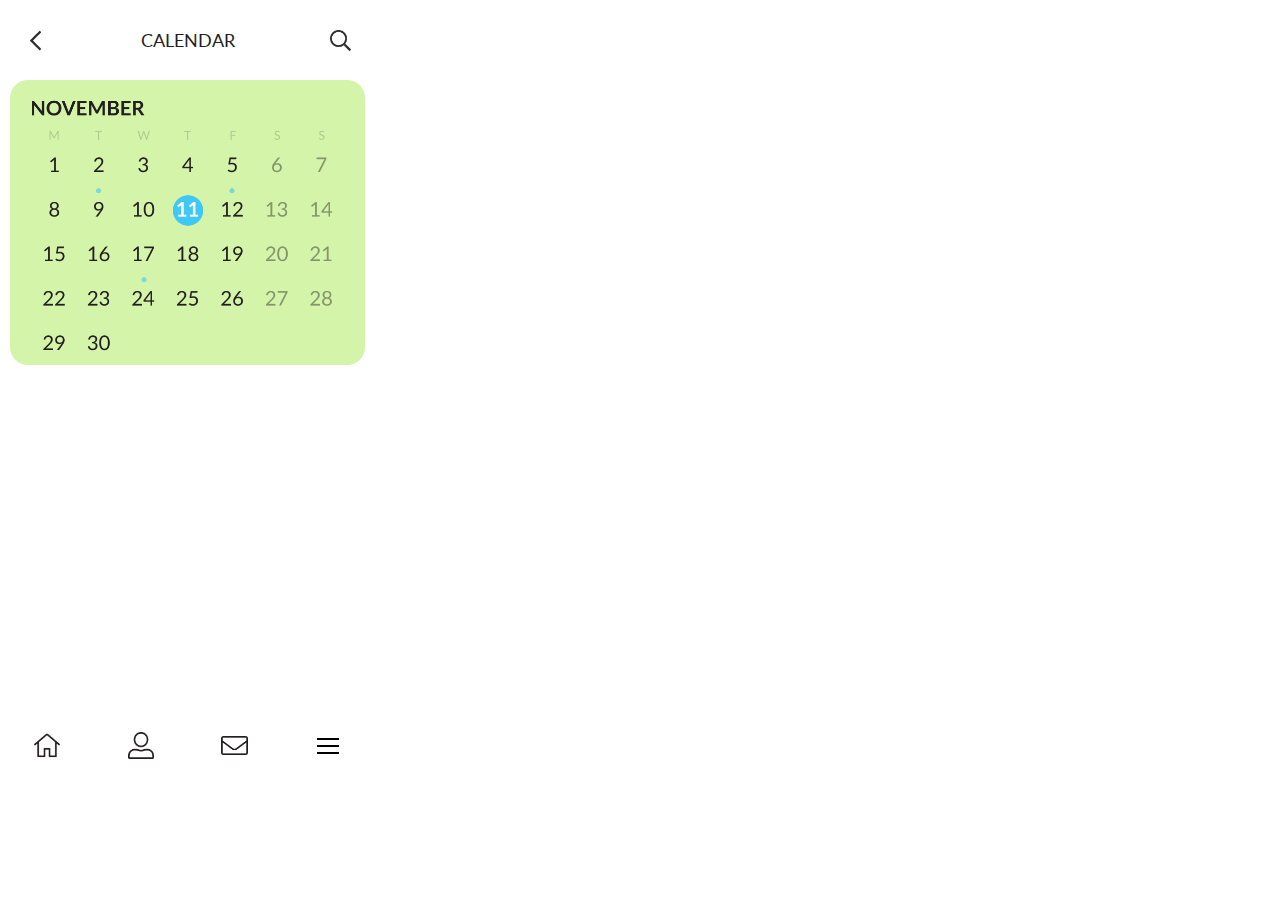
==== calendar.html @ 5dea187c "calendar added" ====
<!DOCTYPE html>
<html lang="en">

<head>
    <meta name="robots" content="index, nofollow">
    <meta charset="utf-8">
    <meta name="viewport" content="width=device-width, initial-scale=1.0">

    <link rel="preconnect" href="https://fonts.gstatic.com">
    <link href="https://fonts.googleapis.com/css2?family=Lato:wght@300;400;700&display=swap" rel="stylesheet">

    <link rel="apple-touch-icon" sizes="180x180" href="images/apple-touch-icon.png">
    <link rel="icon" type="image/png" sizes="32x32" href="images/favicon-32x32.png">
    <link rel="icon" type="image/png" sizes="16x16" href="images/favicon-16x16.png">
    <link rel="manifest" href="images/site.webmanifest">
    <link rel="mask-icon" href="images/safari-pinned-tab.svg" color="#ffffff">
    <link rel="shortcut icon" href="images/favicon.ico">
    <meta name="msapplication-TileColor" content="#ffffff">
    <meta name="msapplication-config" content="images/browserconfig.xml">
    <meta name="theme-color" content="#ffffff">

    <title>S-cool</title>
    <link rel="stylesheet" href="style.css">
</head>

<body>

    <header>
    </header>



    <div class="container">
        <div class="header">

            <a href="frontpage.html" class="back"><img src="icons/back.png" class="header-icon"></a>
            <div class="header-text">CALENDAR</div>
            <div class="search"><img src="icons/search-light.png" class="header-icon"></div>

        </div>

        <div class="content">

         <div class="months"></div>
         <div class="events"></div>



        </div>

        <div class="footer">

            <div class="home"><img src="icons/Home.png" class="icon"></div>
            <div class="profile"><img src="icons/Profile.png" class="icon"></div>
            <div class="messages"><img src="icons/Message.png" class="icon"></div>

            <nav class="sticky" id="navbar">
                <ul class="nav-links">
                    <li><a class="current" href="frontpage.html">Home</a></li>
                    <li><a href="login.html">Log out</a></li>
                </ul>
                <div class="nav-burger">
                    <div class="line1"></div>
                    <div class="line2"></div>
                    <div class="line3"></div>
                </div>
            </nav>






        </div>
    </div>







    <script src="script.js"></script>
    <script src="navigation.js"></script>
</body>

</html>
---- style.css ----
:root {
    --green: #D4F5A9;
    --blue: #8ED9FF;
    --light-green: #EBF2E2;
    --light-blue: #C6EBFE;
}





/*----GENERAL STYLING----*/

body {
    margin: 0;
    padding: 0;
    box-sizing: border-box;
    font-family: 'Lato', sans-serif;
    font-weight: 400;
    font-style: normal;
    color: #231F20;
    background-color: white;

}

.icon {
    width: 28%;
}

a {
    text-decoration: none;
    color: #231F20;
}

h1 {
    font-size: 26px;
    font-weight: 700;
    position: relative;
    left: 18px;
    top: 8px;
}

h2 {
    font-size: 20px;
    font-weight: 700;
    position: relative;
    left: 18px;
    top: 8px;
}

.header-icon {
    width: 30%;
}

.header-text{
    display: flex;
    justify-content: space-around;
    align-items: center;
    font-size: 18px;
}

/*----GRID----*/

/*loginpage*/

.login-page {
    grid-column-start: 2;
    grid-column-end: 5;
    grid-row-start: 2;
    grid-row-end: 3;
    display: grid;
    grid-template-rows: 1fr 1fr;
    row-gap: 10px;
}

.username {
    background-color: var(--light-green);
    border-radius: 18px;
    width: 90%;
    justify-self: center;
}

.password {
    background-color: var(--green);
    border-radius: 18px;
    width: 90%;
    justify-self: center;
}

.profile-login {
    width: 7%;
    padding-top: 12px;
    padding-left: 12px;
}

.button {
    grid-column-start: 2;
    grid-column-end: 5;
    grid-row-start: 3;
    grid-row-end: 4;
    background-color: #A6CE39;
    border-radius: 18px;
    width: 90%;
    height: 47.5px;
    justify-self: center;
    margin-top: 8%;
}

.login {
    color: #ffff;
    padding-top: 14px;
    padding-left: 135px;
}

/*frontpage*/

.container {
    display: grid;
    grid-template-columns: 375px;
    grid-template-rows: 80px 634px 40px;
}

.header {
    display: grid;
    grid-template-columns: 70px 235px 70px;
}

.search {
    grid-column-start: 3;
    display: flex;
    justify-content: space-around;
    align-items: center;
}

.back {
    grid-column-start: 1;
    display: flex;
    justify-content: space-around;
    align-items: center;
}

.content {
    display: grid;
    grid-template-columns: 10px 1fr 12px 1fr 10px;
    grid-template-rows: 285px 105px 220px;
    row-gap: 10px;
}

.my-school {
    grid-column-start: 2;
    grid-column-end: 5;
    grid-row-start: 1;
    grid-row-end: 2;
    background-color: var(--light-blue);
    border-radius: 18px;
    background-image: url("img/my-school.png");
    background-repeat: no-repeat;
    background-size: 110%;
}

.news {
    grid-column-start: 2;
    grid-column-end: 5;
    grid-row-start: 2;
    grid-row-end: 3;
    background-color: var(--green);
    border-radius: 18px;
}

.photo-gallery {
    grid-column-start: 2;
    grid-column-end: 3;
    grid-row-start: 3;
    grid-row-end: 4;
    background-color: var(--blue);
    border-radius: 18px;
}

.calendar {
    grid-column-start: 4;
    grid-column-end: 5;
    grid-row-start: 3;
    grid-row-end: 4;
    background-color: var(--light-green);
    border-radius: 18px;
    background-image: url("img/calendar-tile.png");
    background-repeat: no-repeat;
    background-size: 108%;
}

.footer {
    display: grid;
    grid-template-columns: 1fr 1fr 1fr 1fr;
}

.home,
.profile,
.messages {
    display: flex;
    justify-content: space-around;
    align-items: center;
}

/*my school page*/

.content-my-school {
    display: grid;
    grid-template-columns: 10px 1fr 12px 1fr 10px;
    grid-template-rows: 300px 130px 180px;
    row-gap: 10px;
}

.class-wall {
    grid-column-start: 2;
    grid-column-end: 5;
    grid-row-start: 1;
    grid-row-end: 2;
    border-radius: 18px;
    background-image: url("img/school-wall.png");
    background-repeat: no-repeat;
    background-size: 100%;
}

.schedule {
    grid-column-start: 2;
    grid-column-end: 5;
    grid-row-start: 3;
    grid-row-end: 4;
    border-radius: 18px;
    background-image: url("img/schedule.png");
    background-repeat: no-repeat;
    background-size: 118%;
}

.middle {
    grid-column-start: 2;
    grid-column-end: 5;
    grid-row-start: 2;
    grid-row-end: 3;
    display: grid;
    grid-template-columns: 215px auto;
    column-gap: 10px;
}

.challenges {
    background-color: var(--blue);
    border-radius: 18px;
}

.score {
    background-color: var(--light-blue);
    border-radius: 18px;
    display: flex;
    justify-content: space-around;
    align-items: center;
    left: 0;
    top: 0;
    text-align: center;
}
.score-text{
    font-size: 20px;
    font-weight: 700;
}
.score-number{
    font-size: 40px;
}

/*calendar*/

.months{
    grid-column-start: 2;
    grid-column-end: 5;
    grid-row-start: 1;
    grid-row-end: 2;
    border-radius: 18px;
    background-image: url("img/calendar.png");
    background-repeat: no-repeat;
    background-size: 100%;
}

.events{

}



/*----NAVIGATION-----*/

.sticky {
    width: 100%;
    z-index: 200;
    transition: top 0.3s;
    /* Transition effect when sliding down (and up) */
}

nav {
    display: flex;
    justify-content: space-around;
    align-items: center;
    min-height: 5vh;
    background-color: white;
}

.nav-links {
    display: flex;
    justify-content: space-around;
    width: 40%;
}

.nav-links li {
    list-style: none;
}

.nav-links a {
    color: black;
    text-decoration: none;
    letter-spacing: 3px;
    font-size: 12px;
}


.nav-links a:hover {
    color: #C2B4B4;
}

.nav-links .current {
    font-weight: 700;
    color: var(--blue);
}


.nav-burger {
    display: none;
}

.nav-burger div {
    width: 22px;
    height: 2px;
    background-color: black;
    margin: 5px;
    transition: all 0.5s ease;
}

nav {
    display: flex;
    justify-content: space-around;
    align-items: center;
    min-height: 7vh;
    background-color: white;

}

nav div h1 {
    font-size: 12px;
}



body {
    overflow-x: hidden;
}

.nav-links {
    overflow-x: hidden;
    position: absolute;
    right: 0px;
    height: 97vh;
    bottom: 0;
    background-color: white;
    display: flex;
    flex-direction: column;
    align-items: center;
    width: 100%;
    transform: translateX(100%);
    transition: transform 0.5s ease-in;
    z-index: 100;
}

.nav-links li {
    opacity: 0;
}

.nav-links a {
    font-size: 12px;
    color: black;
}

.nav-burger {
    display: block;
    cursor: pointer;
    z-index: 200;
}


.nav-active {
    transform: translateX(0%);
}

@keyframes navLinkFade {
    from {
        opacity: 0;
        transform: translateX(50px);
    }

    to {
        opacity: 1;
        transform: translateX(0px);
    }
}

.toggle .line1 {
    transform: rotate(-45deg) translate(-5px, 5px);
}

.toggle .line2 {
    opacity: 0;
}

.toggle .line3 {
    transform: rotate(45deg) translate(-5px, -5px);
}
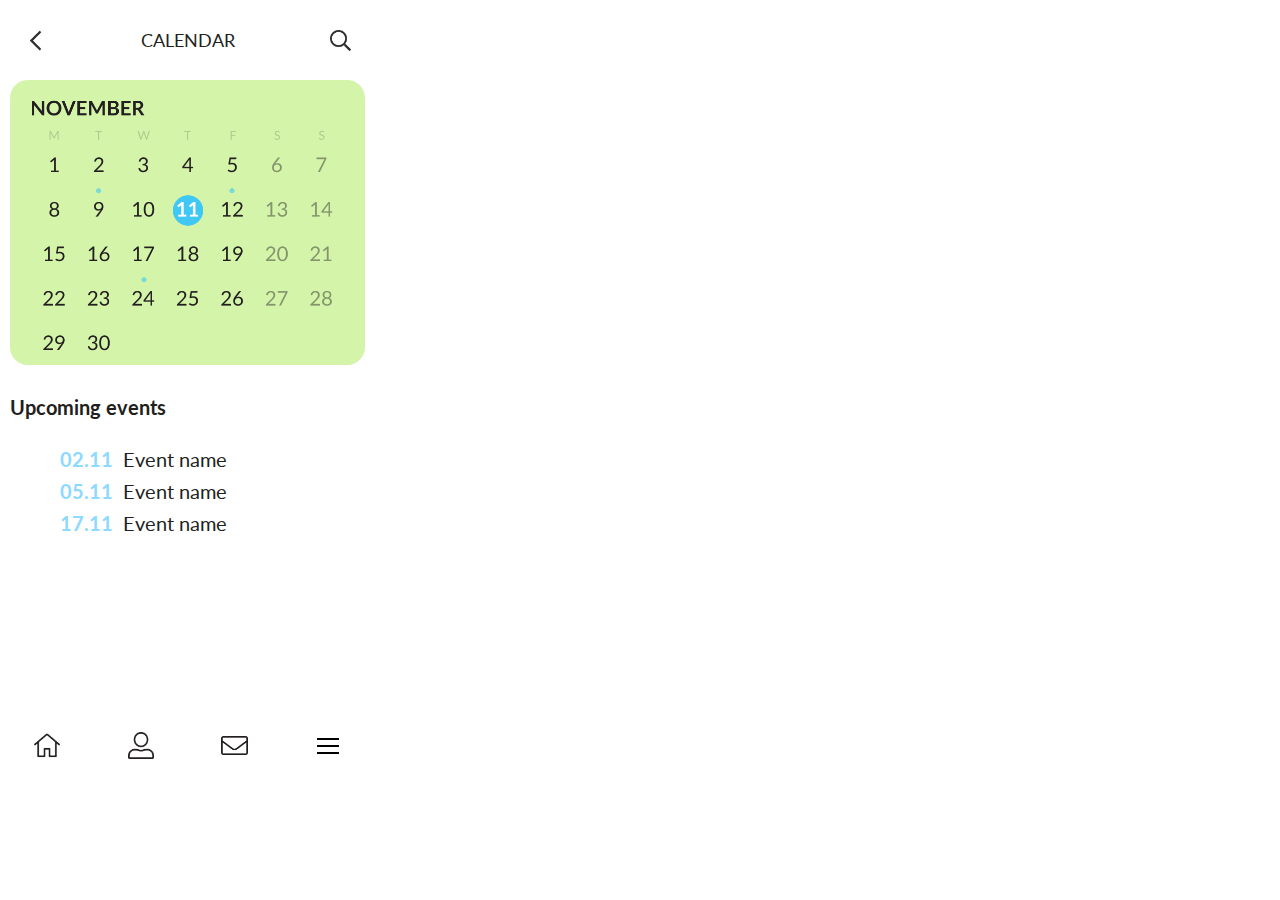
==== commit c037c209: "calendar styled" ====
--- a/calendar.html
+++ b/calendar.html
@@ -41,8 +41,29 @@
 
         <div class="content">
 
-         <div class="months"></div>
-         <div class="events"></div>
+            <div class="months"></div>
+
+            <div class="events">
+                <h3>Upcoming events</h3>
+                <div class="event">
+                    <div class="date">02.11</div>
+                    <div class="event-name">Event name
+                    </div>
+                </div>
+
+                 <div class="event">
+                    <div class="date">05.11</div>
+                    <div class="event-name">Event name
+                    </div>
+                </div>
+
+                <div class="event">
+                    <div class="date">17.11</div>
+                    <div class="event-name">Event name
+                    </div>
+                </div>
+
+            </div>
 
 
 
--- a/style.css
+++ b/style.css
@@ -4,10 +4,6 @@
     --light-green: #EBF2E2;
     --light-blue: #C6EBFE;
 }
-
-
-
-
 
 /*----GENERAL STYLING----*/
 
@@ -20,7 +16,6 @@
     font-style: normal;
     color: #231F20;
     background-color: white;
-
 }
 
 .icon {
@@ -47,12 +42,15 @@
     left: 18px;
     top: 8px;
 }
+h3 {
+    font-size: 20px;
+}
 
 .header-icon {
     width: 30%;
 }
 
-.header-text{
+.header-text {
     display: flex;
     justify-content: space-around;
     align-items: center;
@@ -257,17 +255,19 @@
     top: 0;
     text-align: center;
 }
-.score-text{
+
+.score-text {
     font-size: 20px;
     font-weight: 700;
 }
-.score-number{
+
+.score-number {
     font-size: 40px;
 }
 
 /*calendar*/
 
-.months{
+.months {
     grid-column-start: 2;
     grid-column-end: 5;
     grid-row-start: 1;
@@ -278,11 +278,28 @@
     background-size: 100%;
 }
 
-.events{
-
-}
-
-
+.events {
+    grid-column-start: 2;
+    grid-column-end: 5;
+    grid-row-start: 2;
+    grid-row-end: 4;
+}
+
+.event {
+    display: inline-flex;
+    margin-left: 50px;
+    font-size: 20px;
+    margin-top: 8px;
+}
+
+.event-name {
+    margin-left: 10px;
+}
+
+.date {
+    font-weight: bold;
+    color: var(--blue);
+}
 
 /*----NAVIGATION-----*/
 
@@ -318,7 +335,6 @@
     font-size: 12px;
 }
 
-
 .nav-links a:hover {
     color: #C2B4B4;
 }
@@ -327,7 +343,6 @@
     font-weight: 700;
     color: var(--blue);
 }
-
 
 .nav-burger {
     display: none;
@@ -347,14 +362,11 @@
     align-items: center;
     min-height: 7vh;
     background-color: white;
-
 }
 
 nav div h1 {
     font-size: 12px;
 }
-
-
 
 body {
     overflow-x: hidden;
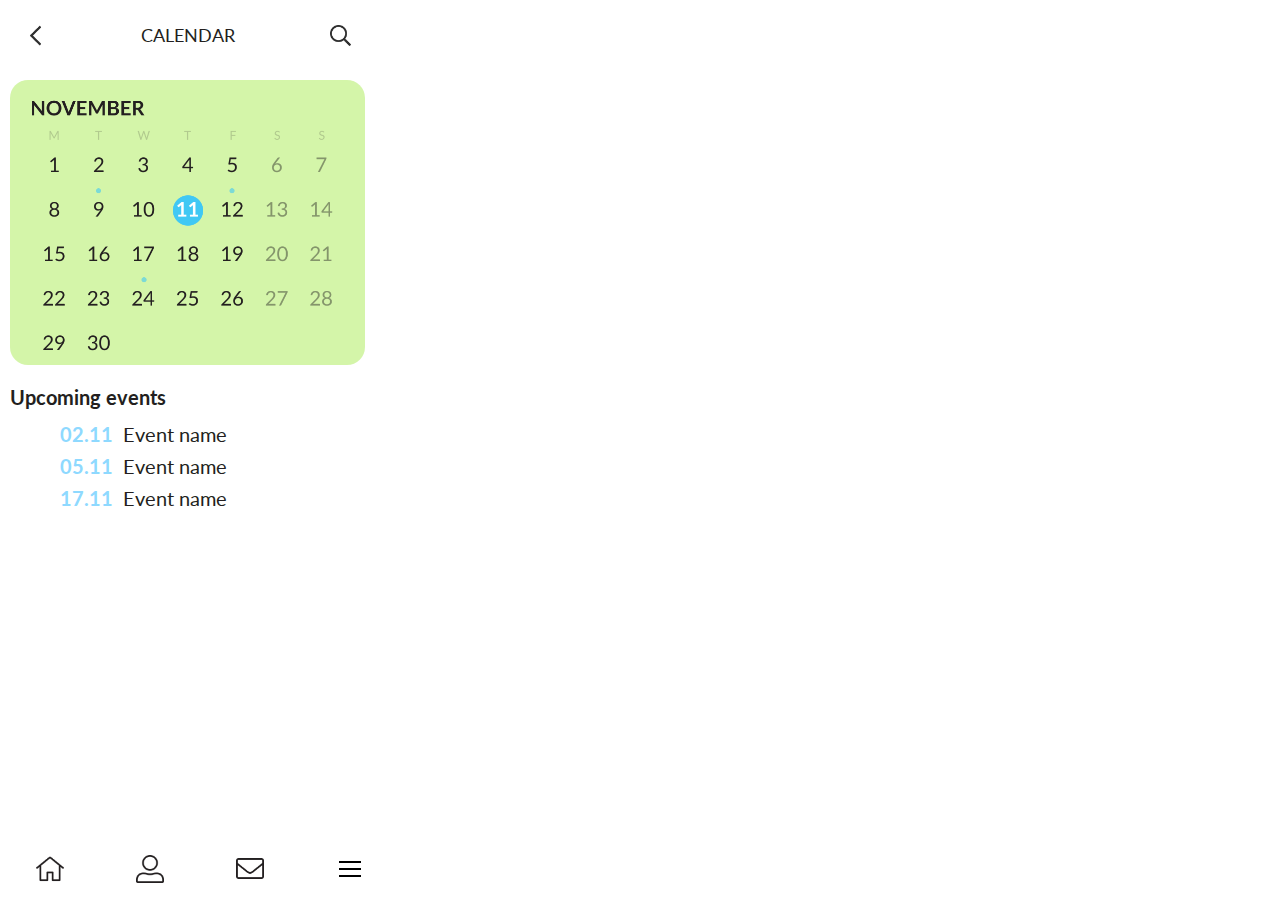
==== commit 48652ed4: "Favicon added" ====
--- a/calendar.html
+++ b/calendar.html
@@ -9,15 +9,13 @@
     <link rel="preconnect" href="https://fonts.gstatic.com">
     <link href="https://fonts.googleapis.com/css2?family=Lato:wght@300;400;700&display=swap" rel="stylesheet">
 
-    <link rel="apple-touch-icon" sizes="180x180" href="images/apple-touch-icon.png">
-    <link rel="icon" type="image/png" sizes="32x32" href="images/favicon-32x32.png">
-    <link rel="icon" type="image/png" sizes="16x16" href="images/favicon-16x16.png">
-    <link rel="manifest" href="images/site.webmanifest">
-    <link rel="mask-icon" href="images/safari-pinned-tab.svg" color="#ffffff">
-    <link rel="shortcut icon" href="images/favicon.ico">
-    <meta name="msapplication-TileColor" content="#ffffff">
-    <meta name="msapplication-config" content="images/browserconfig.xml">
-    <meta name="theme-color" content="#ffffff">
+  <link rel="apple-touch-icon" sizes="120x120" href="/apple-touch-icon.png">
+<link rel="icon" type="image/png" sizes="32x32" href="/favicon-32x32.png">
+<link rel="icon" type="image/png" sizes="16x16" href="/favicon-16x16.png">
+<link rel="manifest" href="/site.webmanifest">
+<link rel="mask-icon" href="/safari-pinned-tab.svg" color="#5bbad5">
+<meta name="msapplication-TileColor" content="#00aba9">
+<meta name="theme-color" content="#ffffff">
 
     <title>S-cool</title>
     <link rel="stylesheet" href="style.css">
--- a/style.css
+++ b/style.css
@@ -3,6 +3,7 @@
     --blue: #8ED9FF;
     --light-green: #EBF2E2;
     --light-blue: #C6EBFE;
+    --dark-green: #A6CE39;
 }
 
 /*----GENERAL STYLING----*/
@@ -27,6 +28,11 @@
     color: #231F20;
 }
 
+p {
+    margin-block-start: 5px;
+    margin-block-end: 10px;
+}
+
 h1 {
     font-size: 26px;
     font-weight: 700;
@@ -42,8 +48,11 @@
     left: 18px;
     top: 8px;
 }
+
 h3 {
     font-size: 20px;
+    margin-block-start: 10px;
+    margin-block-end: 5px;
 }
 
 .header-icon {
@@ -57,6 +66,26 @@
     font-size: 18px;
 }
 
+.lower-opacity {
+    color: #818181;
+    font-size: 14px;
+}
+
+.last-element {
+    margin-bottom: 70px !important;
+}
+
+/*
+.welcome-sticker{
+    position: absolute;
+    top: 20px;
+    width: 100%;
+    height: 35px;
+    background-color: var(--dark-green);
+}
+*/
+
+
 /*----GRID----*/
 
 /*loginpage*/
@@ -71,11 +100,22 @@
     row-gap: 10px;
 }
 
+.logo {
+    grid-column-start: 2;
+    grid-column-end: 5;
+    align-self: center;
+    justify-self: center;
+    width: 75%;
+    padding-top: 90px;
+}
+
 .username {
     background-color: var(--light-green);
     border-radius: 18px;
     width: 90%;
     justify-self: center;
+    display: flex;
+    align-items: center;
 }
 
 .password {
@@ -83,12 +123,14 @@
     border-radius: 18px;
     width: 90%;
     justify-self: center;
+    display: flex;
+    align-items: center;
 }
 
 .profile-login {
     width: 7%;
-    padding-top: 12px;
     padding-left: 12px;
+    padding-right: 10px;
 }
 
 .button {
@@ -96,7 +138,7 @@
     grid-column-end: 5;
     grid-row-start: 3;
     grid-row-end: 4;
-    background-color: #A6CE39;
+    background-color: var(--dark-green);
     border-radius: 18px;
     width: 90%;
     height: 47.5px;
@@ -121,6 +163,10 @@
 .header {
     display: grid;
     grid-template-columns: 70px 235px 70px;
+    position: fixed;
+    top: 0;
+    background-color: #fff;
+    height: 70px;
 }
 
 .search {
@@ -128,6 +174,18 @@
     display: flex;
     justify-content: space-around;
     align-items: center;
+}
+
+.logo-header {
+    grid-column-start: 2;
+    display: flex;
+    justify-content: space-around;
+    align-items: center;
+}
+
+.logo-header-img {
+    width: 60%;
+    margin-top: 12px;
 }
 
 .back {
@@ -142,6 +200,7 @@
     grid-template-columns: 10px 1fr 12px 1fr 10px;
     grid-template-rows: 285px 105px 220px;
     row-gap: 10px;
+    grid-row-start: 2
 }
 
 .my-school {
@@ -189,6 +248,8 @@
 .footer {
     display: grid;
     grid-template-columns: 1fr 1fr 1fr 1fr;
+    position: fixed;
+    bottom: 0;
 }
 
 .home,
@@ -197,6 +258,7 @@
     display: flex;
     justify-content: space-around;
     align-items: center;
+    background-color: white;
 }
 
 /*my school page*/
@@ -206,6 +268,7 @@
     grid-template-columns: 10px 1fr 12px 1fr 10px;
     grid-template-rows: 300px 130px 180px;
     row-gap: 10px;
+    grid-row-start: 2
 }
 
 .class-wall {
@@ -301,6 +364,290 @@
     color: var(--blue);
 }
 
+/*news page*/
+
+.content-news {
+    display: grid;
+    grid-template-columns: 10px auto 10px;
+    grid-row-start: 2;
+}
+
+.news1,
+.news3 {
+    grid-column-start: 2;
+    grid-column-end: 3;
+    background-color: var(--light-green);
+    border-radius: 18px;
+    margin-top: 5px;
+    margin-bottom: 5px;
+    padding: 10px 20px 10px 20px;
+}
+
+.news2,
+.news4 {
+    grid-column-start: 2;
+    grid-column-end: 3;
+    background-color: var(--green);
+    border-radius: 18px;
+    margin-top: 5px;
+    margin-bottom: 5px;
+    padding: 10px 20px 10px 20px;
+}
+
+/*photo gallery page*/
+
+.content-photo-gallery {
+    grid-row-start: 2;
+    display: grid;
+    grid-template-columns: 10px auto 10px;
+}
+
+#myImg {
+    border-radius: 5px;
+    cursor: pointer;
+    transition: 0.3s;
+    grid-column-start: 2;
+    width: 100%;
+}
+
+/* The Modal (background) */
+.modal {
+    display: none;
+    /* Hidden by default */
+    position: fixed;
+    /* Stay in place */
+    z-index: 1;
+    /* Sit on top */
+    padding-top: 100px;
+    /* Location of the box */
+    left: 0;
+    top: 0;
+    width: 100%;
+    /* Full width */
+    height: 100%;
+    /* Full height */
+    overflow: auto;
+    /* Enable scroll if needed */
+    background-color: rgb(0, 0, 0);
+    /* Fallback color */
+    background-color: rgba(0, 0, 0, 0.9);
+    /* Black w/ opacity */
+}
+
+/* Modal Content (image) */
+.modal-content {
+    margin: auto;
+    display: block;
+    width: 90%;
+    max-width: 400px;
+}
+
+/* Caption of Modal Image */
+#caption {
+    margin: auto;
+    display: block;
+    width: 80%;
+    max-width: 700px;
+    text-align: center;
+    color: #ccc;
+    padding: 16px 0;
+    height: 50px;
+}
+
+/* Add Animation */
+.modal-content,
+#caption {
+    -webkit-animation-name: zoom;
+    -webkit-animation-duration: 0.6s;
+    animation-name: zoom;
+    animation-duration: 0.6s;
+}
+
+@-webkit-keyframes zoom {
+    from {
+        -webkit-transform: scale(0)
+    }
+
+    to {
+        -webkit-transform: scale(1)
+    }
+}
+
+@keyframes zoom {
+    from {
+        transform: scale(0)
+    }
+
+    to {
+        transform: scale(1)
+    }
+}
+
+/* The Close Button */
+.close {
+    position: absolute;
+    top: 15px;
+    right: 35px;
+    color: #f1f1f1;
+    font-size: 40px;
+    font-weight: bold;
+    transition: 0.3s;
+}
+
+.close:hover,
+.close:focus {
+    color: #bbb;
+    text-decoration: none;
+    cursor: pointer;
+}
+
+/*class wall page*/
+
+.content-my-class-wall {
+    grid-row-start: 2;
+}
+
+.post {
+    grid-column-start: 2;
+    grid-column-end: 3;
+    background-color: var(--light-blue);
+    border-radius: 18px;
+    margin-top: 5px;
+    margin: 10px;
+    padding: 10px 20px 10px 20px;
+}
+
+#create-post {
+    grid-column-start: 2;
+    height: 50px;
+    border: none;
+    border-radius: 18px;
+    background-color: var(--blue);
+    color: #fff;
+    font-size: 16px;
+    text-transform: uppercase;
+    font-family: "Lato";
+    width: 355px;
+    margin: 0 10px 0 10px;
+}
+
+/*write a post*/
+
+.content-write-post {
+    grid-row-start: 2;
+    display: grid;
+    grid-template-rows: 50px 450px 50px 10px 50px;
+    grid-template-columns: 10px auto 10px;
+}
+
+.blue-button {
+    height: 50px;
+    border: none;
+    border-radius: 18px;
+    background-color: var(--blue);
+    color: #fff;
+    font-size: 16px;
+    text-transform: uppercase;
+    font-family: "Lato";
+}
+
+#text {
+    grid-row-start: 2;
+    grid-column-start: 2;
+    height: 15%;
+    border: none;
+    font-size: 16px;
+    font-family: "Lato";
+}
+
+.add-contents {
+    grid-column-start: 2;
+    grid-row-start: 3;
+    display: grid;
+    grid-template-columns: 50% 50%;
+}
+
+.post-button {
+    justify-self: end;
+    grid-column-start: 2;
+    width: 25%;
+}
+
+.add-photo {
+    margin-right: 5px;
+}
+
+.add-file {
+    margin-left: 5px;
+}
+
+.publish {
+    grid-column-start: 2;
+    grid-row-start: 5;
+}
+
+/*schedule page*/
+
+.schedule-img {
+    width: 100%;
+    margin-top: 50px;
+}
+
+/*challenge page*/
+
+.content-challenges {
+    grid-row-start: 2;
+    display: grid;
+    grid-template-columns: 10px auto 10px;
+    grid-template-rows: 307px 10px 240px 10px 50px;
+}
+
+#demo {
+    grid-column-start: 2;
+    text-align: center;
+    font-size: 70px;
+    margin-top: 0px;
+    padding: 45px;
+    color: var(--dark-green);
+}
+
+.challenge-description {
+    grid-column-start: 2;
+    grid-row-start: 3;
+    background-color: var(--light-green);
+    border-radius: 18px;
+    padding: 10px 20px 10px 20px;
+}
+
+.challenge-button {
+    grid-column-start: 2;
+    grid-row-start: 5;
+    background-color: var(--dark-green) !important;
+}
+
+.green-text {
+    color: var(--dark-green);
+}
+
+
+/*----READ MORE-----*/
+
+#more,
+#more1 {
+    display: none;
+}
+
+#myBtn,
+#myBtn1 {
+    font-family: 'Lato';
+    padding: 1px 0 10px 0;
+    border: none;
+    background-color: transparent;
+    text-decoration: underline;
+    font-size: 14px;
+    font-weight: 700;
+}
+
 /*----NAVIGATION-----*/
 
 .sticky {
@@ -320,7 +667,7 @@
 
 .nav-links {
     display: flex;
-    justify-content: space-around;
+    justify-content: center;
     width: 40%;
 }
 
@@ -331,12 +678,11 @@
 .nav-links a {
     color: black;
     text-decoration: none;
-    letter-spacing: 3px;
-    font-size: 12px;
+    font-size: 16px;
 }
 
 .nav-links a:hover {
-    color: #C2B4B4;
+    color: var(--blue);
 }
 
 .nav-links .current {
@@ -376,7 +722,7 @@
     overflow-x: hidden;
     position: absolute;
     right: 0px;
-    height: 97vh;
+    height: 100vh;
     bottom: 0;
     background-color: white;
     display: flex;
@@ -390,10 +736,11 @@
 
 .nav-links li {
     opacity: 0;
+    margin: 30px;
 }
 
 .nav-links a {
-    font-size: 12px;
+    font-size: 16px;
     color: black;
 }
 
